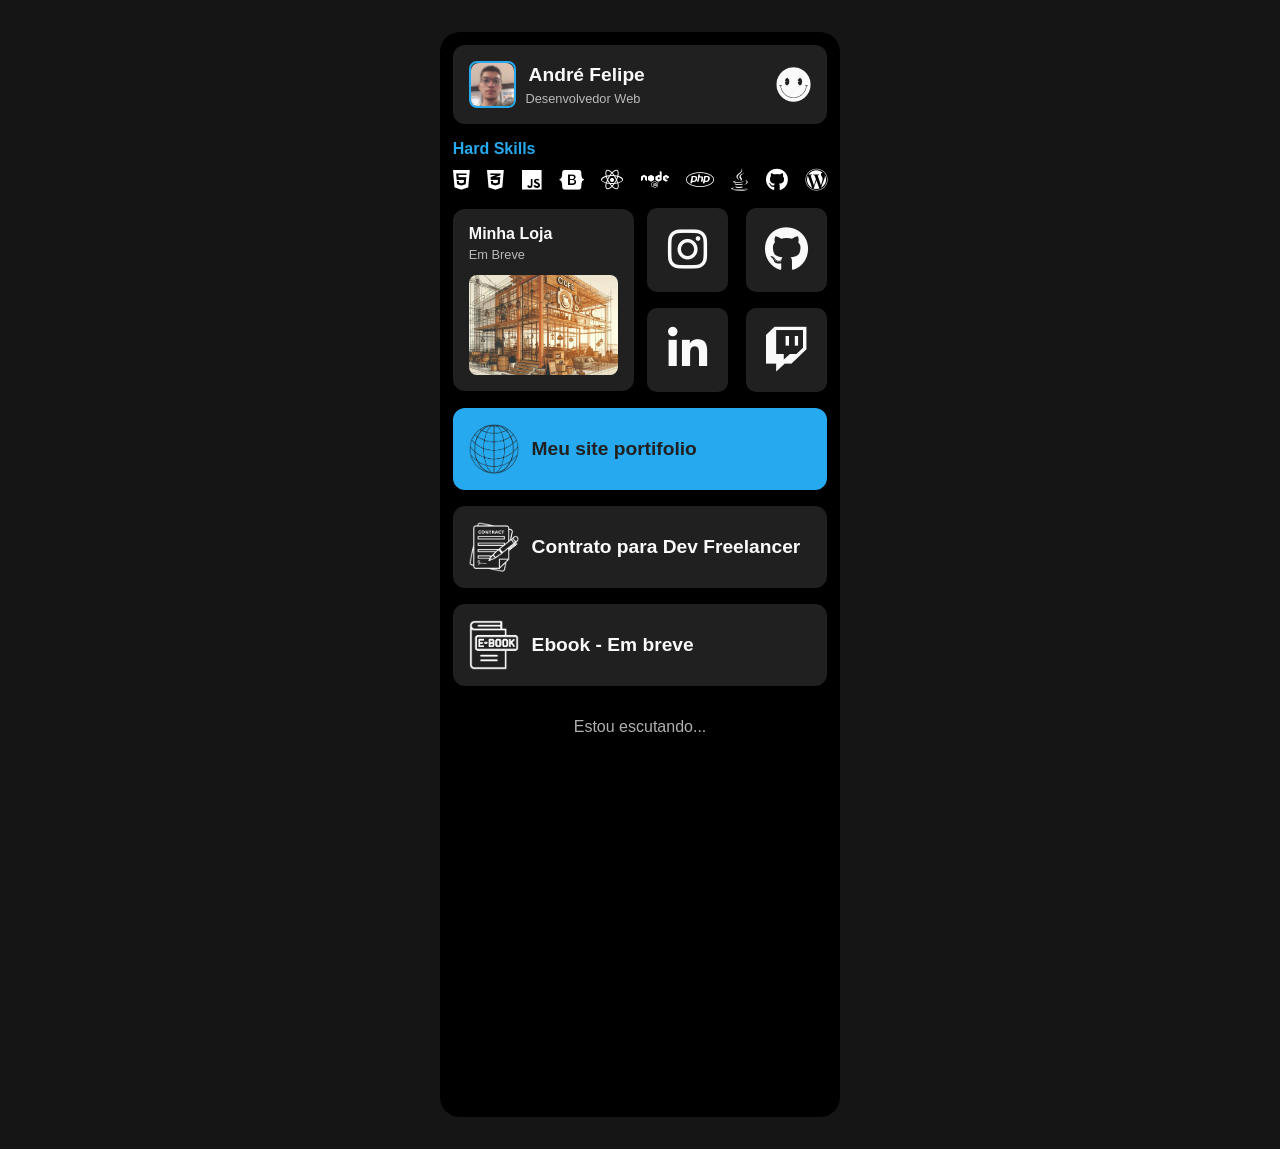
==== index.html @ 97408661 "first commit" ====
<!DOCTYPE html>
<html lang="pt-br">
  <head>
    <meta charset="UTF-8" />
    <meta name="viewport" content="width=device-width, initial-scale=1.0" />
    <title>Meus links - André Felipe|Dev</title>
    <link rel="stylesheet" href="style.css" />
    <link
      rel="stylesheet"
      href="https://cdnjs.cloudflare.com/ajax/libs/font-awesome/6.5.2/css/all.min.css"
    />
    <script src="animationLoading.js" defer></script>
  </head>

  <body>
    <div id="loading-screen">
      <div id="loading-bar"></div>
      <div id="loading-text">0%</div>
    </div>

    <div class="container">
      <div class="content">
        <div class="widget1">
          <div class="info-user">
            <div class="img-user">
              <img src="/img/avatar.jpeg" alt="user" />
            </div>
            <div class="name-user">
              <h1>André Felipe</h1>
              <span>Desenvolvedor Web</span>
            </div>
          </div>
          <div class="info-icon">
            <img src="img/smile-icon.png" alt="icon" />
          </div>
        </div>
        <div class="widgwt2">
          <div class="hard-skills">
            <span class="destaque">Hard Skills</span>
            <div class="skills-icons">
              <i class="fab fa-html5"></i>
              <i class="fab fa-css3-alt"></i>
              <i class="fab fa-js"></i>
              <i class="fab fa-bootstrap"></i>
              <i class="fab fa-react"></i>
              <i class="fab fa-node"></i>
              <i class="fab fa-php"></i>
              <i class="fab fa-java"></i>
              <i class="fab fa-github"></i>
              <i class="fab fa-wordpress"></i>
            </div>
          </div>
        </div>
        <div class="widget3">
          <!-- Insta da minha cafeteria ou Loja -->
          <a href="" target="_blank" class="tread">
            <div class="text-tread">
              <h1>Minha Loja</h1>
              <span>Em Breve</span>
            </div>
            <div class="img-tread"></div>
          </a>
          <div class="redes-sociais">
            <a
              class="box-social instagram"
              href="https://www.instagram.com/andrepaiva1311/"
              ><i class="fab fa-instagram"></i
            ></a>
            <a class="box-social github" href="https://github.com/andrefelipepp"
              ><i class="fab fa-github"></i
            ></a>
            <a
              class="box-social linkedin"
              href="https://www.linkedin.com/in/andrefelipepp/"
              ><i class="fab fa-linkedin-in"></i
            ></a>
            <a class="box-social twitch" href="https://www.twitch.tv/srcoffee_dev"
              ><i class="fab fa-twitch"></i
            ></a>
          </div>
        </div>
        <div class="widget4">
          <a
            href="https://portfolio-andrefelipepps-projects.vercel.app/"
            class="meu-site"
            target="_blank"
          >
            <img src="img/web-black-icon.png" alt="web" />
            <h1>Meu site portifolio</h1>
          </a>
        </div>
        <div class="widget5">
          <a href="https://docs.google.com/document/d/1FYjw4jz19HjwiE_KFg3mBtMA0qW7fFNJXlWLCpKYp_4/edit?usp=sharing" class="freelancer" target="_blank">
            <img src="img/contrato-dev-freelancer-icon.png" alt="web" />
            <h1>Contrato para Dev Freelancer</h1>
          </a>
        </div>
        <div class="widget5">
          <a href="" class="freelancer" target="_blank">
            <img
              src="img/ebook-img-white-rm-developer-ricardomoura-dev.png"
              alt="web"
            />
            <h1>Ebook - Em breve</h1>
          </a>
        </div>
        <div class="widget6">
          <span>Estou escutando...</span>
          <iframe
            style="border-radius: 12px"
            src="https://open.spotify.com/embed/playlist/4OnnY0ZBiQGglshjKfruNY?utm_source=generator"
            width="100%"
            height="352"
            frameborder="0"
            allowfullscreen=""
            allow="autoplay; clipboard-write; encrypted-media; fullscreen; picture-in-picture"
            loading="lazy"
          ></iframe>
        </div>
      </div>
    </div>
  </body>
</html>
---- style.css ----
*{
    margin: 0;
    padding: 0;
    box-sizing: border-box;
}

@import url('https://fonts.googleapis.com/css2?family=Roboto:ital,wght@0,100;0,300;0,400;0,500;0,700;0,900;1,100;1,300;1,400;1,500;1,700;1,900&display=swap');

body{
    font-family: "Roboto", sans-serif;
    display: flex;
    align-items: center;
    justify-content: center;
    background-color: #151515;
    width: 100%;
    min-height: 100vh;
    padding-top: 2rem;
    padding-bottom: 2rem;
}

a{
    text-decoration: none;
}

#loading-screen{
    position: fixed;
    top: 0;
    left: 0;
    width: 100%;
    height: 100%;
    background-color: #151515;
    z-index: 1000;
    display: flex;
    justify-content: center;
    align-items: center;
    overflow: hidden;
}

#loading-bar {
    position: absolute;
    top: 0;
    left: 0;
    height: 100%;
    width: 0;
    background: rgb(38,169,238);
    background: linear-gradient(90deg, rgba(38,169,238,1) 100%, rgba(0,255,137,1) 100%);
}

#loading-text{
    position: relative;
    color: var(--color-white);
    font-size: 3rem;
    z-index: 10;
}

:root{
    --color-black: #202020;
    --color-white: #fafafa;
}

.container{
    display: inline;
    border-radius: 20px;
    width: 95%;
    max-width: 400px;
    background-color: #000;
    display: flex;
    align-items: center;
    justify-content: center;
    padding: .8rem;
}

.content{
    min-width: 320px;
    width: 100%;
    height: 100%;
    display: flex;
    flex-direction: column;
    gap: 1rem;
}

/************* WIDGET 1 */
.widget1{
    width: 100%;
    height: 16%;
    background-color: var(--color-black);
    border-radius: 12px;
    display: flex;
    justify-content: space-between;
    align-items: center;
    padding: 1rem;
}

.widget1 img{
    width: 100%;
    border-radius: 8px;
}

.info-user{
    width: 80%;
    display: flex;
    flex-direction: row;
    justify-content: left;
    align-items: center;
    text-align: left;
    gap: 0.6rem;
}

.img-user{
    width: 47px;
    height: 47px;
    border-radius: 8px;
    border: 2px solid rgb(38,169,238);
    overflow-clip-margin: content-box;
    overflow: clip;
}

.name-user h1{
    font-size: 1.2rem;
    color: var(--color-white);
    padding: 0.2rem;
    font-weight: bold;
}

.name-user span{
    color: #fafafab4;
    font-size: 0.8rem;
}

.info-icon{
    width: 35px;
    display: flex;
    justify-content: right;
    align-items: center;
}

.info-icon img{
    width: 100%;
    animation: rotate 5s linear infinite;
}

/************* WIDGRT 2 */
.widget2 {
    width: 100%;
    height: 16px;
    background-color: var(--color-black);
    border-radius: 12px;
    padding: 1rem;
    display: flex;
    align-items: center;
    justify-content: center;
}

.hard-skills {
    display: flex;
    flex-direction: column;
    align-items: start;
    justify-content: center;
    width: 100%;
    height: 100%;
    gap: 0.4rem;
}

.destaque {
    color: rgb(38,169,238);
    font-weight: bold;
    font-size: 1rem;
    padding-bottom: 0.3rem;
}

.skills-icons {
    width: 100%;
    display: flex;
    justify-content: space-between;
    align-items: center;
}

.skills-icons i {
    color: #fff;
    font-size: 1.4rem;
    transition: color 0.3s;
}

.skills-icons i:hover {
    cursor: pointer;
}

/* Cores específicas para cada ícone */
.skills-icons .fa-html5:hover {
    color: #e34f26;
}

.skills-icons .fa-css3-alt:hover {
    color: #1572b6;
}

.skills-icons .fa-js:hover {
    color: #f7df1e;
}

.skills-icons .fa-bootstrap:hover {
    color: #7952b3;
}

.skills-icons .fa-react:hover {
    color: #61dafb;
}

.skills-icons .fa-node:hover {
    color: #339933;
}

.skills-icons .fa-php:hover {
    color: #777bb4;
}

.skills-icons .fa-java:hover {
    color: #007396;
}

.skills-icons .fa-github:hover {
    color: #181717;
}

.skills-icons .fa-wordpress:hover {
    color: #21759b;
}

/****************** WIDGET 3 */
.widget3 {
    height: 100%;
    height: 32%;
    border-radius: 12px;
    display: flex;
    align-items: center;
    justify-content: space-between;
    gap: 0.8rem;
}

.tread {
    border-radius: 12px;
    background-color: var(--color-black);
    width: 50%;
    height: 100%;
    display: flex;
    flex-direction: column;
    align-items: center;
    justify-content: center;
    padding: 1rem;
    gap: 0.8rem;
}

.text-tread {
    width: 100%;
    display: flex;
    flex-direction: column;
    justify-content: center;
}

.text-tread h1 {
    padding-bottom: 0.3rem;
    color: var(--color-white);
    font-weight: bold;
    font-size: 1rem;
}

.text-tread span {
    color: #fafafab4;
    font-size: 0.8rem;
}

.img-tread {
    width: 100%;
    height: 100px;
    background-image: url(/img/_4d72e1e6-6a8e-45c6-ad90-109d5aa17be9.jpeg);
    background-position: center;
    background-size: 100%;
    background-repeat: no-repeat;
    border-radius: 8px;
}

.img-tread img {
    width: 50%;
}

.redes-sociais {
    border-radius: 12px;
    width: 50%;
    height: 185px;
    display: flex;
    flex-wrap: wrap;
    align-items: center;
    justify-content: space-between;
    gap: 15px;
}

.redes-sociais a {
    background-color: var(--color-black);
    border-radius: 10px;
    width: 45%;
    height: 45%;
    display: flex;
    flex-wrap: wrap;
    align-items: center;
    justify-content: center;
}

.redes-sociais i {
    font-size: 2.8rem;
    color: var(--color-white);
}

.redes-sociais .twitch:hover i {
    color: #7952b3;
    transition: color 0.3s;
}

.redes-sociais .instagram:hover i {
    color: #E1306C;
    transition: color 0.3s;
}

.redes-sociais .github:hover i {
    color: #000;
    transition: color 0.3s;
}

.redes-sociais .linkedin:hover i {
    color: #0077B5;
    transition: color 0.3s;
}

/****************** WIDGET 4 */
.widget4 {
    width: 100%;
    height: 16%;
    background-color: rgb(38,169,238);
    border-radius: 12px;
    display: flex;
    align-items: center;
    justify-content: center;
    color: var(--color-black);
    padding: 1rem;
}

.meu-site {
    width: 100%;
    height: 100%;
    display: flex;
    align-items: center;
    justify-content: start;
    gap: .8rem;
}

.meu-site img {
    width: 50px;
    height: 50px;
}

.meu-site h1 {
    font-weight: bold;
    font-size: 1.2rem;
    color: var(--color-black);
}

/****************** WIDGET 5 */
.widget5 {
    width: 100%;
    height: 16%;
    background-color: var(--color-black);
    border-radius: 12px;
    display: flex;
    align-items: center;
    justify-content: center;
    color: var(--color-white);
    padding: 1rem;
}

.freelancer {
    width: 100%;
    height: 100%;
    display: flex;
    align-items: center;
    justify-content: start;
    gap: .8rem;
}

.freelancer img {
    width: 50px;
    height: 50px;
}

.freelancer h1 {
    font-weight: bold;
    font-size: 1.2rem;
    color: var(--color-white);
}

/****************** WIDGET 6 */
.widget6 {
    width: 100%;
    height: 32%;
    border-radius: 12px;
    display: flex;
    flex-direction: column;
    align-items: center;
    justify-content: space-between;
    gap: 1rem;
}

.widget6 span {
    color: #fafafab4;
    font-size: 1rem;
    padding-top: 1rem;
}

/* ANIMAÇÕES */
.widget1,
.widget2,
.tread,
.box-social,
.widget4,
.widget5 {
    transition: transform 0.3s ease;
}

.widget1:hover,
.widget2:hover,
.tread:hover,
.box-social:hover,
.widget4:hover,
.widget5:hover {
    transform: translateY(-5px);
}

@keyframes rotate {
    from {
        transform: rotate(0deg);
    }

    to {
        transform: rotate(360deg);
    }
}

@keyframes pulse {

    0%,
    100% {
        transform: scale(1);
    }

    50% {
        transform: scale(1.1);
    }
}

.meu-site img,
.freelancer img {
    animation: pulse 3s infinite ease-in-out;
}
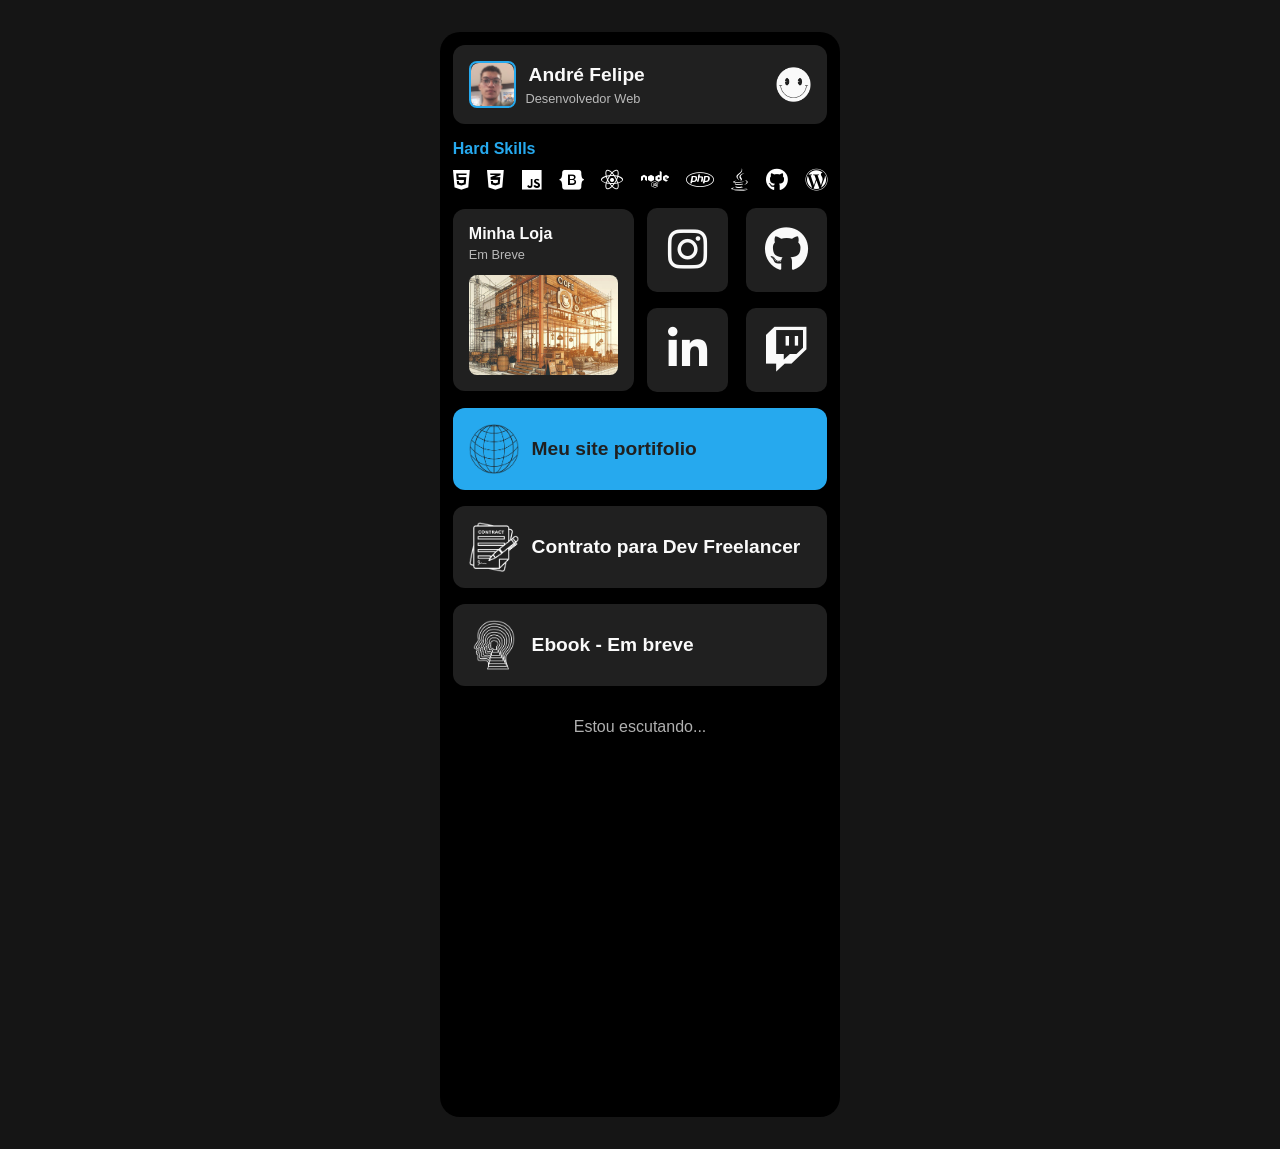
==== commit 77f848db: "first commit" ====
--- a/index.html
+++ b/index.html
@@ -98,7 +98,7 @@
         <div class="widget5">
           <a href="" class="freelancer" target="_blank">
             <img
-              src="img/ebook-img-white-rm-developer-ricardomoura-dev.png"
+              src="img/consultoria-dev-freelancer-white-icon.png"
               alt="web"
             />
             <h1>Ebook - Em breve</h1>
--- a/style.css
+++ b/style.css
@@ -272,7 +272,7 @@
 .img-tread {
     width: 100%;
     height: 100px;
-    background-image: url(/img/_4d72e1e6-6a8e-45c6-ad90-109d5aa17be9.jpeg);
+    background-image: url(/img/minha-loja.jpeg);
     background-position: center;
     background-size: 100%;
     background-repeat: no-repeat;
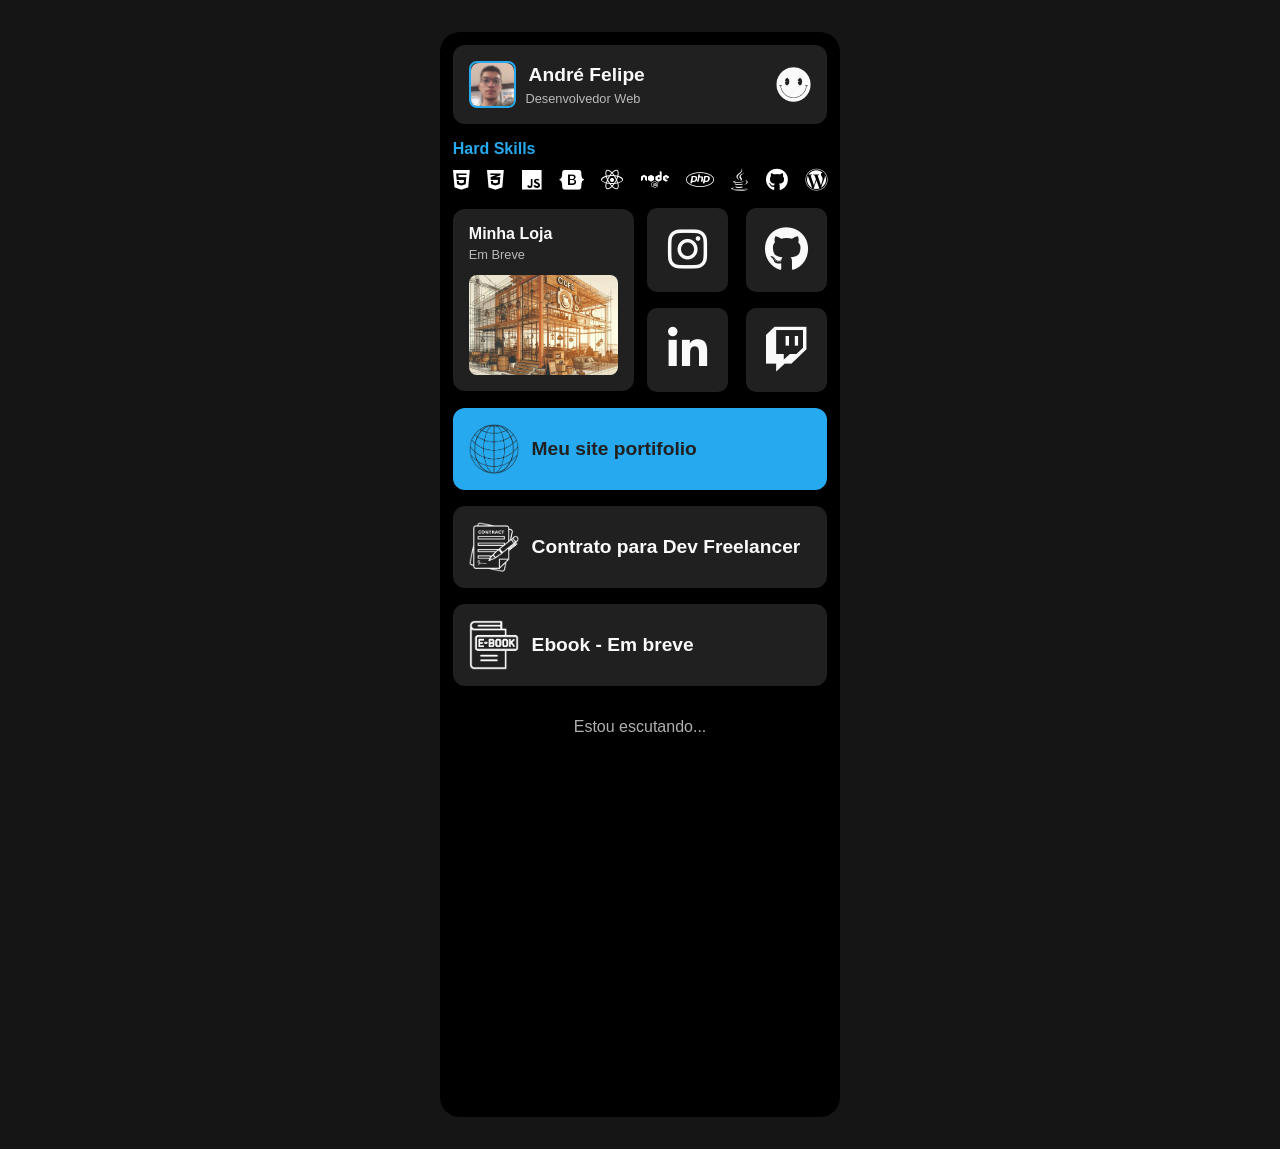
==== commit 21f13ea3: "first commit" ====
--- a/index.html
+++ b/index.html
@@ -98,7 +98,7 @@
         <div class="widget5">
           <a href="" class="freelancer" target="_blank">
             <img
-              src="img/consultoria-dev-freelancer-white-icon.png"
+              src="img/ebook-img-white.png"
               alt="web"
             />
             <h1>Ebook - Em breve</h1>
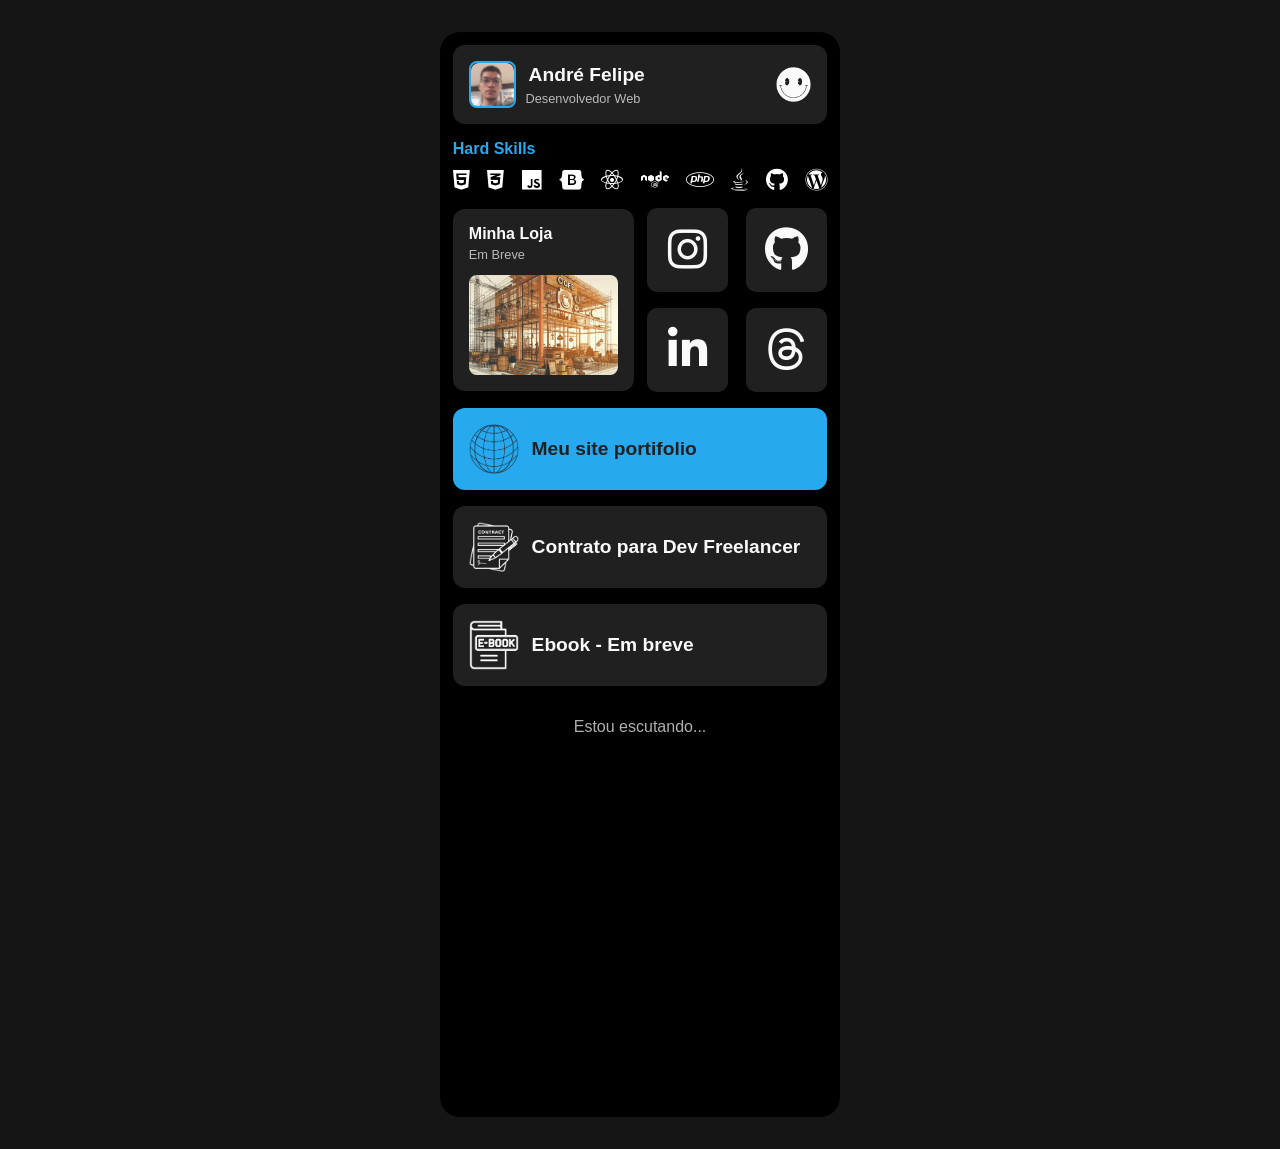
==== commit 825af2f5: "first commit" ====
--- a/index.html
+++ b/index.html
@@ -74,8 +74,8 @@
               href="https://www.linkedin.com/in/andrefelipepp/"
               ><i class="fab fa-linkedin-in"></i
             ></a>
-            <a class="box-social twitch" href="https://www.twitch.tv/srcoffee_dev"
-              ><i class="fab fa-twitch"></i
+            <a class="box-social threads" href="https://www.threads.net/@andrepaiva1311"
+              ><i class="fab fa-threads"></i
             ></a>
           </div>
         </div>
--- a/style.css
+++ b/style.css
@@ -310,7 +310,7 @@
     color: var(--color-white);
 }
 
-.redes-sociais .twitch:hover i {
+.redes-sociais .threads:hover i {
     color: #7952b3;
     transition: color 0.3s;
 }
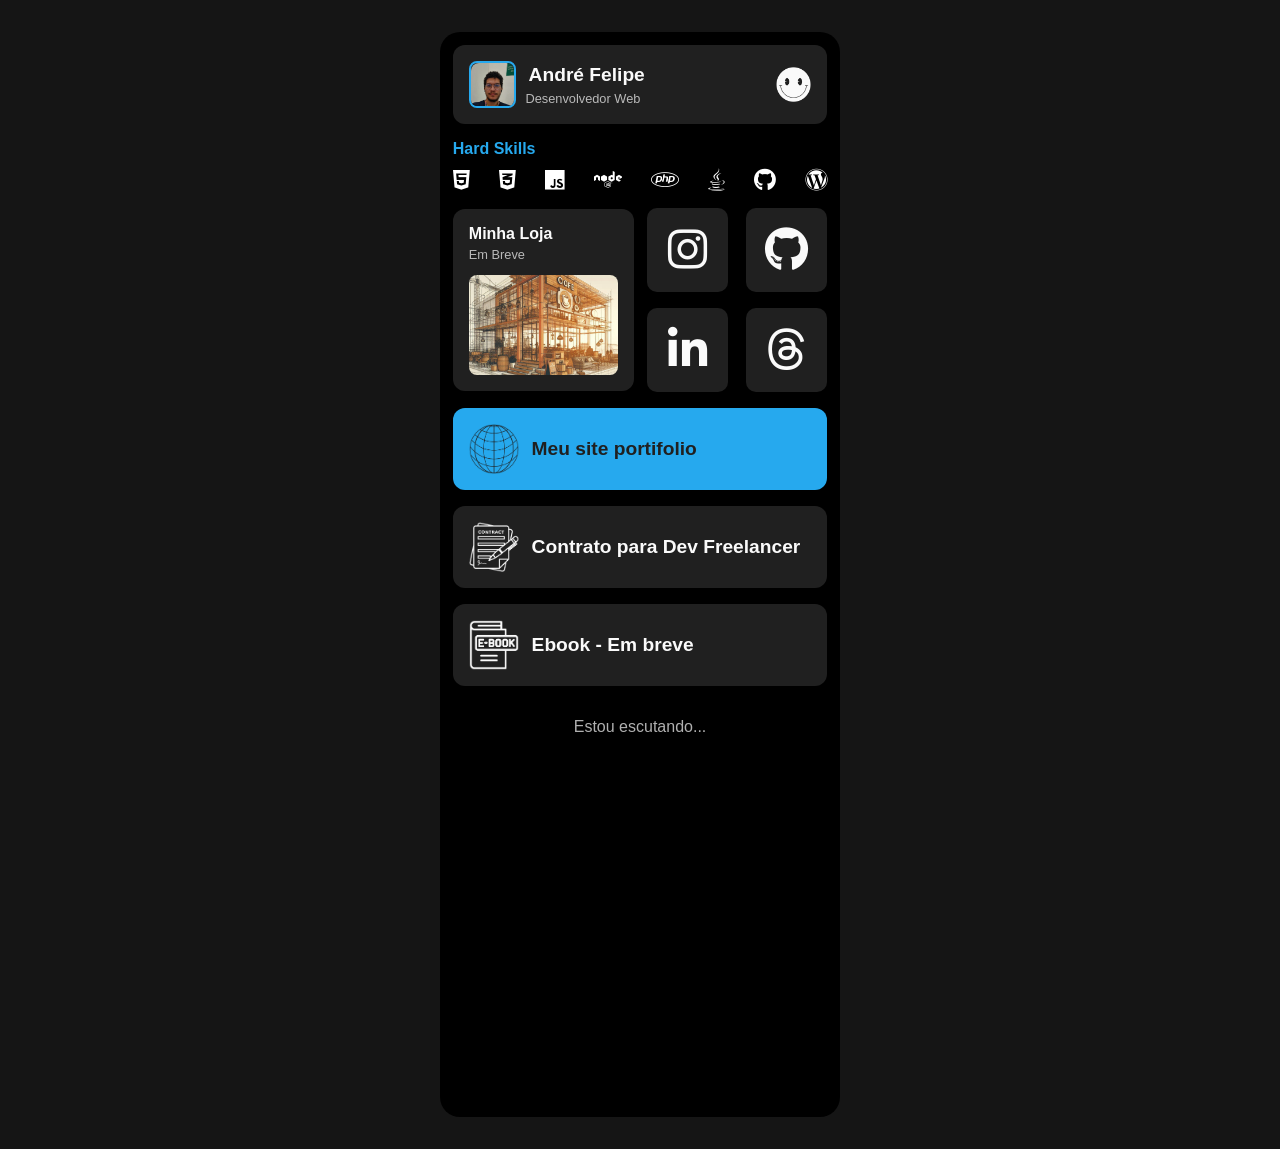
==== commit bbe78e18: "Atualiza layout e links do Link-Bio" ====
--- a/index.html
+++ b/index.html
@@ -41,8 +41,6 @@
               <i class="fab fa-html5"></i>
               <i class="fab fa-css3-alt"></i>
               <i class="fab fa-js"></i>
-              <i class="fab fa-bootstrap"></i>
-              <i class="fab fa-react"></i>
               <i class="fab fa-node"></i>
               <i class="fab fa-php"></i>
               <i class="fab fa-java"></i>
@@ -63,7 +61,7 @@
           <div class="redes-sociais">
             <a
               class="box-social instagram"
-              href="https://www.instagram.com/andrepaiva1311/"
+              href="https://www.instagram.com/andrefelipepp/"
               ><i class="fab fa-instagram"></i
             ></a>
             <a class="box-social github" href="https://github.com/andrefelipepp"
@@ -74,14 +72,14 @@
               href="https://www.linkedin.com/in/andrefelipepp/"
               ><i class="fab fa-linkedin-in"></i
             ></a>
-            <a class="box-social threads" href="https://www.threads.net/@andrepaiva1311"
+            <a class="box-social threads" href="https://www.threads.net/@andrefelipepp"
               ><i class="fab fa-threads"></i
             ></a>
           </div>
         </div>
         <div class="widget4">
           <a
-            href="https://portfolio-andrefelipepps-projects.vercel.app/"
+            href="https://portfolio-andre-felipe.vercel.app/"
             class="meu-site"
             target="_blank"
           >
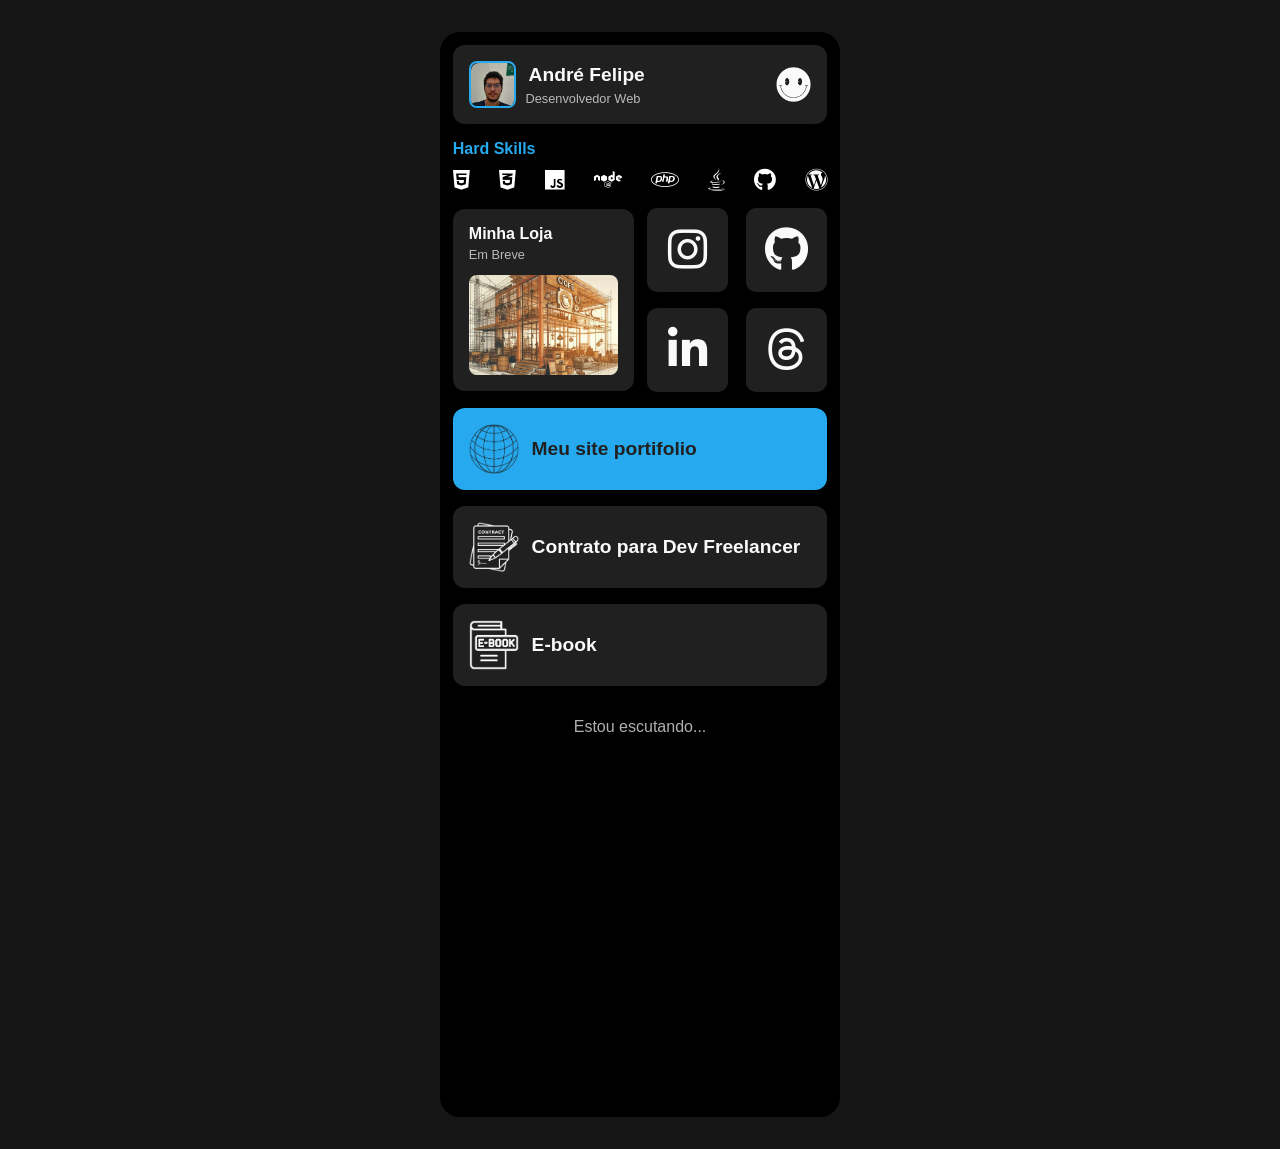
==== commit 3e7b6cba: "implementando o Ebooks" ====
--- a/index.html
+++ b/index.html
@@ -94,12 +94,12 @@
           </a>
         </div>
         <div class="widget5">
-          <a href="" class="freelancer" target="_blank">
+          <a href="/ebooks/index.html" class="freelancer" target="_blank">
             <img
               src="img/ebook-img-white.png"
               alt="web"
             />
-            <h1>Ebook - Em breve</h1>
+            <h1>E-book</h1>
           </a>
         </div>
         <div class="widget6">
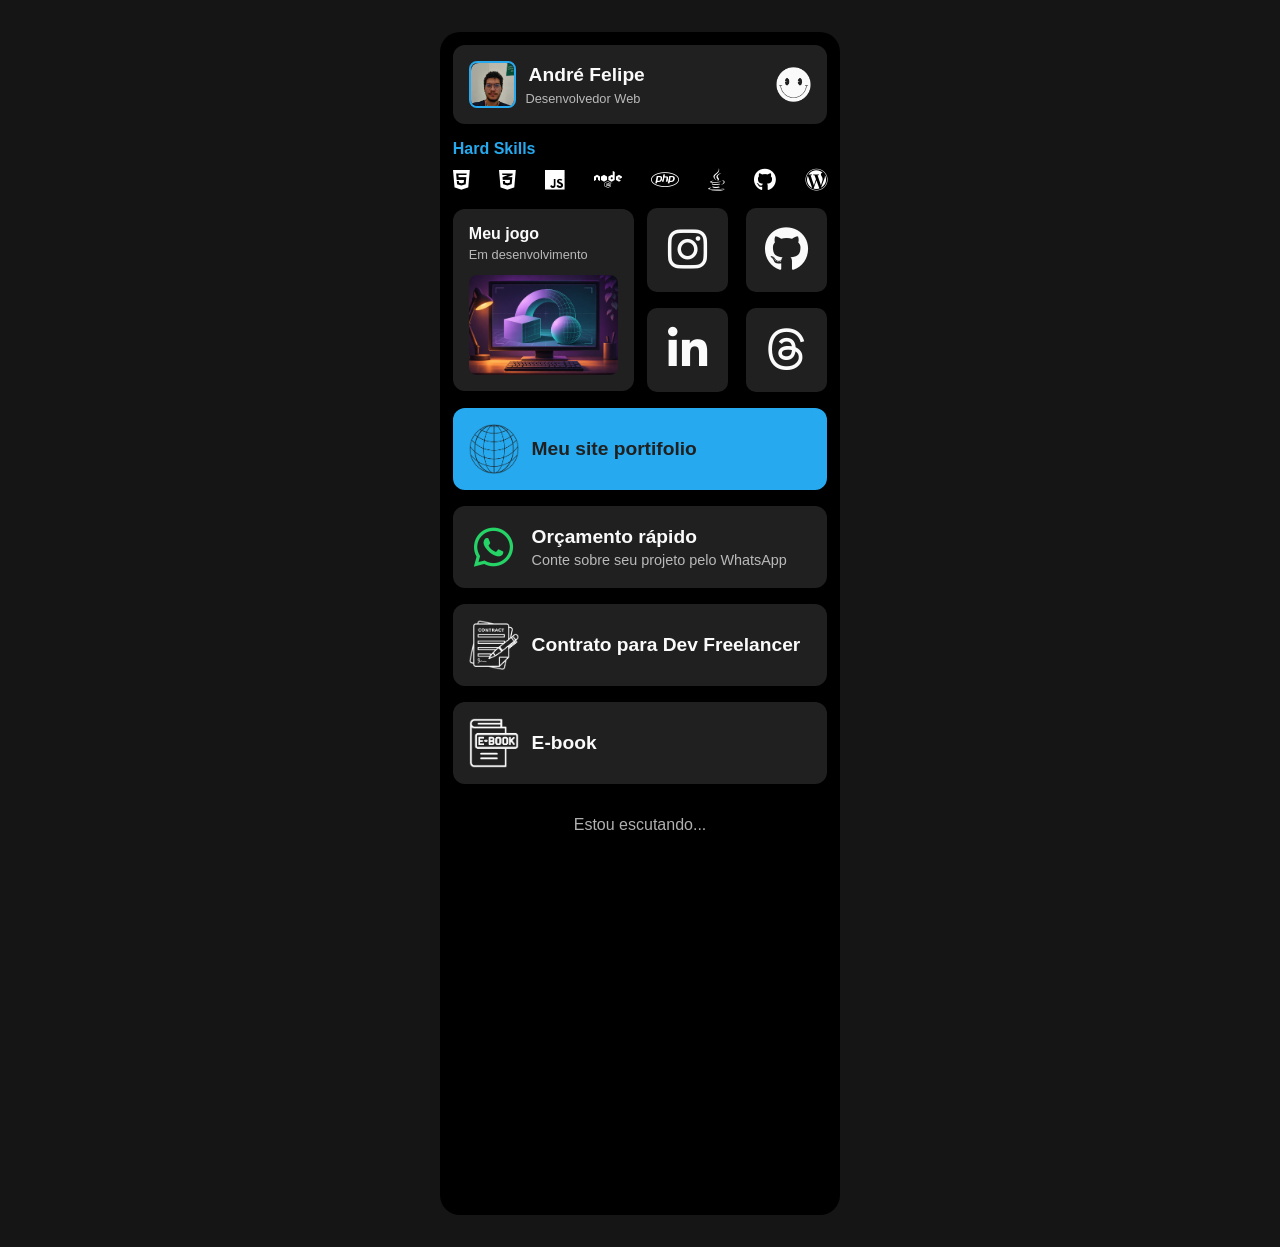
==== commit dfa3c345: "feat: adiciona orçamento via WhatsApp e destaque do meu game em desenvolvimento" ====
--- a/index.html
+++ b/index.html
@@ -50,14 +50,17 @@
           </div>
         </div>
         <div class="widget3">
-          <!-- Insta da minha cafeteria ou Loja -->
-          <a href="" target="_blank" class="tread">
+          <div class="tread">
             <div class="text-tread">
-              <h1>Minha Loja</h1>
-              <span>Em Breve</span>
+              <h1>Meu jogo</h1>
+              <span>Em desenvolvimento</span>
             </div>
-            <div class="img-tread"></div>
-          </a>
+            <img
+              class="img-tread"
+              src="img/jogo-em-desenvolvimento.png"
+              alt=""
+            />
+          </div>
           <div class="redes-sociais">
             <a
               class="box-social instagram"
@@ -85,6 +88,20 @@
           >
             <img src="img/web-black-icon.png" alt="web" />
             <h1>Meu site portifolio</h1>
+          </a>
+        </div>
+        <div class="widget5">
+          <a
+            href="https://wa.me/5584998440008?text=Ol%C3%A1%2C%20Andr%C3%A9!%20Gostaria%20de%20solicitar%20um%20or%C3%A7amento%20para%20um%20projeto%20de%20desenvolvimento%20web."
+            class="freelancer"
+            target="_blank"
+            rel="noopener noreferrer"
+          >
+            <i class="fab fa-whatsapp" aria-hidden="true"></i>
+            <div>
+              <h1>Orçamento rápido</h1>
+              <p class="orcamento-descricao">Conte sobre seu projeto pelo WhatsApp</p>
+            </div>
           </a>
         </div>
         <div class="widget5">
--- a/style.css
+++ b/style.css
@@ -272,15 +272,8 @@
 .img-tread {
     width: 100%;
     height: 100px;
-    background-image: url(/img/minha-loja.jpeg);
-    background-position: center;
-    background-size: 100%;
-    background-repeat: no-repeat;
+    object-fit: cover;
     border-radius: 8px;
-}
-
-.img-tread img {
-    width: 50%;
 }
 
 .redes-sociais {
@@ -385,15 +378,33 @@
     gap: .8rem;
 }
 
-.freelancer img {
+.freelancer img,
+.freelancer i {
     width: 50px;
     height: 50px;
+}
+
+.freelancer i {
+    display: grid;
+    place-items: center;
+    flex-shrink: 0;
+    font-size: 2.8rem;
+}
+
+.freelancer .fa-whatsapp {
+    color: #25d366;
 }
 
 .freelancer h1 {
     font-weight: bold;
     font-size: 1.2rem;
     color: var(--color-white);
+}
+
+.orcamento-descricao {
+    margin-top: .25rem;
+    font-size: .9rem;
+    color: #fafafab4;
 }
 
 /****************** WIDGET 6 */
@@ -417,7 +428,6 @@
 /* ANIMAÇÕES */
 .widget1,
 .widget2,
-.tread,
 .box-social,
 .widget4,
 .widget5 {
@@ -426,7 +436,6 @@
 
 .widget1:hover,
 .widget2:hover,
-.tread:hover,
 .box-social:hover,
 .widget4:hover,
 .widget5:hover {
@@ -456,6 +465,7 @@
 }
 
 .meu-site img,
-.freelancer img {
+.freelancer img,
+.freelancer i {
     animation: pulse 3s infinite ease-in-out;
-}+}
